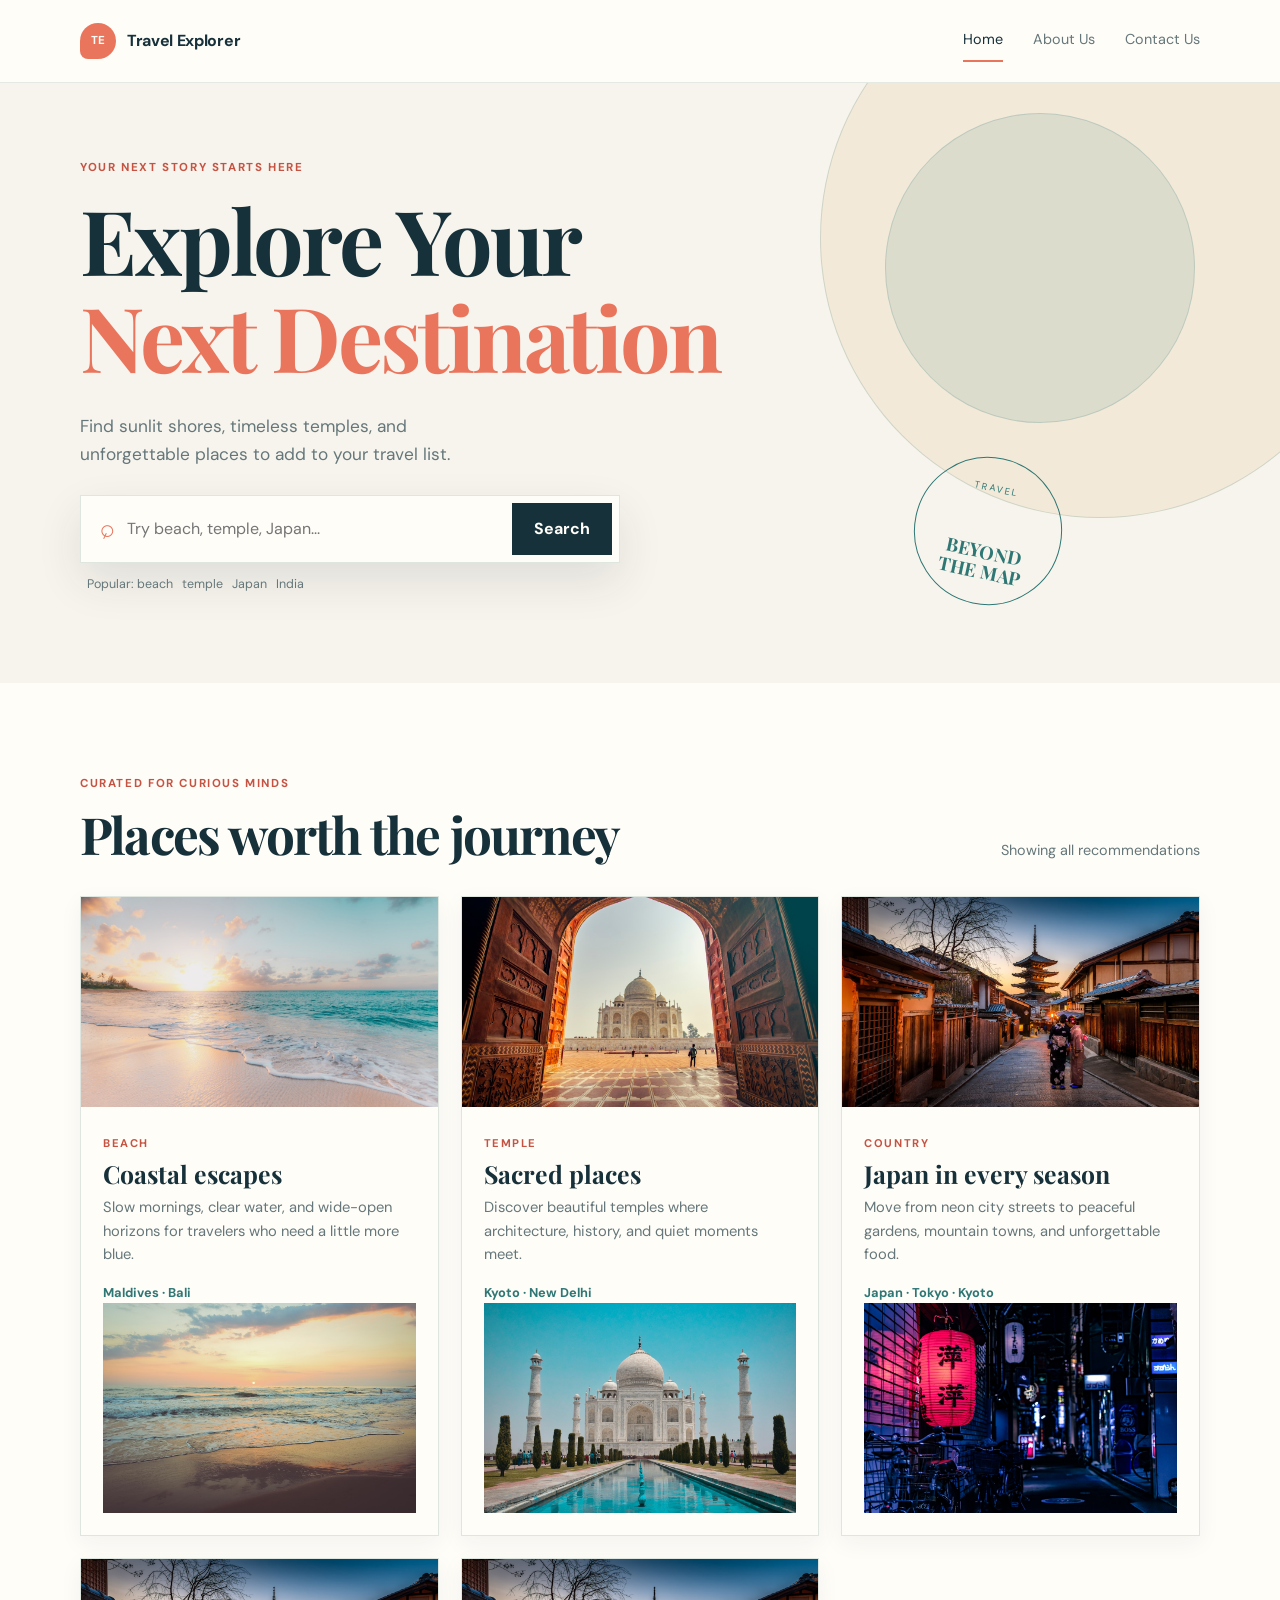
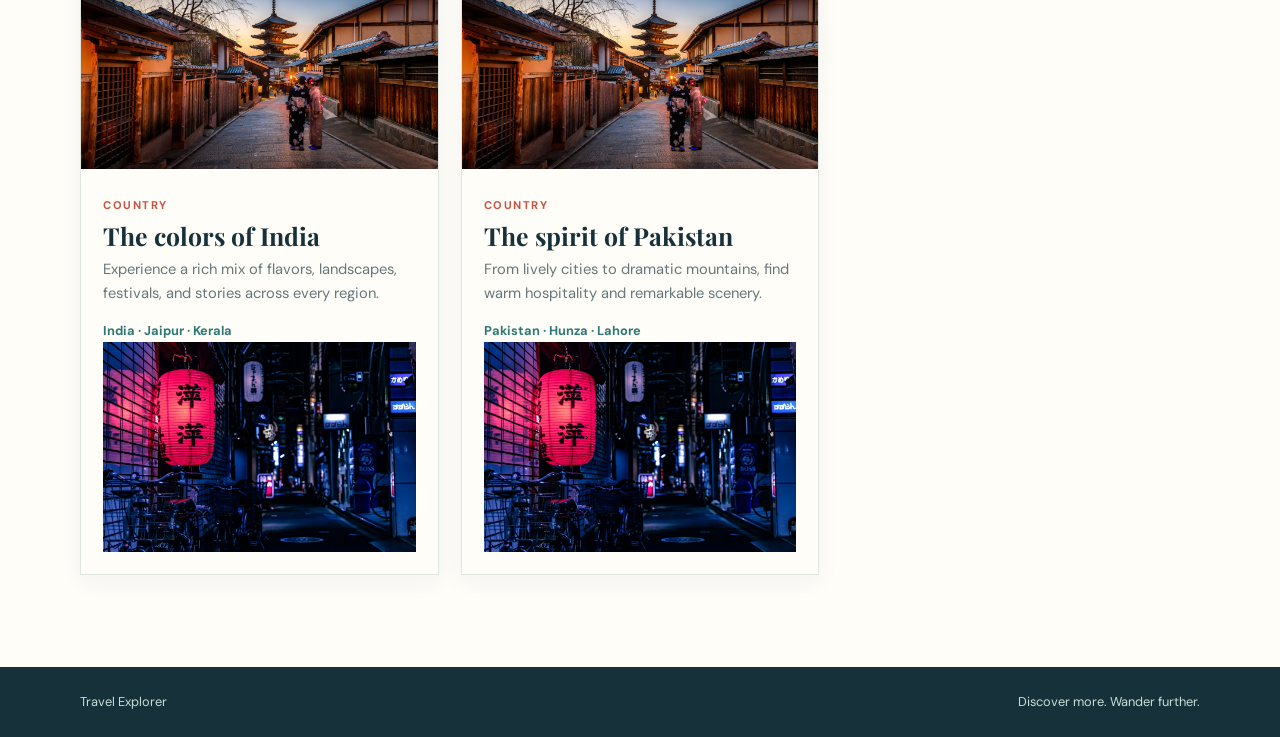
==== index.html @ ff7f37e8 "Initial travel recommendation website" ====
<!DOCTYPE html>
<html lang="en">
<head>
  <meta charset="UTF-8">
  <meta name="viewport" content="width=device-width, initial-scale=1.0">
  <meta name="description" content="Travel Explorer helps you discover beautiful beaches, temples, and countries for your next journey.">
  <title>Travel Explorer | Discover Your Next Destination</title>
  <link rel="preconnect" href="https://fonts.googleapis.com">
  <link rel="preconnect" href="https://fonts.gstatic.com" crossorigin>
  <link href="https://fonts.googleapis.com/css2?family=DM+Sans:wght@400;500;700&family=Playfair+Display:wght@600;700&display=swap" rel="stylesheet">
  <link rel="stylesheet" href="style.css">
  <script src="script.js" defer></script>
</head>
<body>
  <header class="site-header">
    <nav class="navbar container" aria-label="Main navigation">
      <a class="brand" href="index.html"><span class="brand-mark">TE</span><span>Travel Explorer</span></a>
      <div class="nav-links">
        <a class="active" href="index.html">Home</a>
        <a href="about.html">About Us</a>
        <a href="contact.html">Contact Us</a>
      </div>
    </nav>
  </header>

  <main>
    <section class="hero">
      <div class="hero-shape hero-shape-one"></div>
      <div class="hero-shape hero-shape-two"></div>
      <div class="hero-content container">
        <p class="eyebrow">Your next story starts here</p>
        <h1>Explore Your<br><em>Next Destination</em></h1>
        <p class="hero-copy">Find sunlit shores, timeless temples, and unforgettable places to add to your travel list.</p>
        <form class="search-form" id="searchForm">
          <label class="sr-only" for="searchInput">Search for a destination</label>
          <span class="search-icon" aria-hidden="true">⌕</span>
          <input id="searchInput" type="search" placeholder="Try beach, temple, Japan..." autocomplete="off">
          <button class="button button-dark" type="submit">Search</button>
        </form>
        <p class="search-hint">Popular: beach &nbsp; temple &nbsp; Japan &nbsp; India</p>
      </div>
      <div class="hero-stamp" aria-hidden="true"><span>TRAVEL</span><strong>BEYOND<br>THE MAP</strong></div>
    </section>

    <section class="recommendations section container" id="recommendations">
      <div class="section-heading">
        <div>
          <p class="eyebrow">Curated for curious minds</p>
          <h2>Places worth the journey</h2>
        </div>
        <p id="resultMessage" class="result-message">Showing all recommendations</p>
      </div>
      <div id="recommendationGrid" class="recommendation-grid"></div>
    </section>
  </main>

  <footer class="site-footer">
    <div class="container footer-content"><p>Travel Explorer</p><p>Discover more. Wander further.</p></div>
  </footer>
</body>
</html>
---- style.css ----
:root {
  --ink: #17313b;
  --muted: #65777a;
  --cream: #f7f4ed;
  --paper: #fffdf8;
  --coral: #e9755d;
  --coral-dark: #c65342;
  --teal: #2e7774;
  --line: #dfe5df;
  --shadow: 0 18px 45px rgba(23, 49, 59, 0.11);
}

* { box-sizing: border-box; }
html { scroll-behavior: smooth; }
body { margin: 0; color: var(--ink); background: var(--paper); font-family: "DM Sans", sans-serif; line-height: 1.6; }
a { color: inherit; text-decoration: none; }
.container { width: min(1120px, calc(100% - 48px)); margin: 0 auto; }
.site-header { position: relative; z-index: 2; background: var(--paper); border-bottom: 1px solid rgba(223, 229, 223, .8); }
.navbar { min-height: 82px; display: flex; align-items: center; justify-content: space-between; gap: 24px; }
.brand { display: flex; align-items: center; gap: 11px; color: var(--ink); font-weight: 700; letter-spacing: -.02em; }
.brand-mark { display: grid; place-items: center; width: 36px; height: 36px; color: var(--paper); background: var(--coral); border-radius: 50% 50% 50% 8px; font-size: .72rem; }
.nav-links { display: flex; align-items: center; gap: 30px; font-size: .9rem; color: var(--muted); }
.nav-links a { padding: 8px 0; border-bottom: 2px solid transparent; transition: color .2s, border-color .2s; }
.nav-links a:hover, .nav-links a.active { color: var(--ink); border-color: var(--coral); }
.hero { position: relative; overflow: hidden; min-height: 560px; display: flex; align-items: center; background: var(--cream); }
.hero-content { position: relative; z-index: 1; padding: 76px 0 88px; }
.eyebrow { margin: 0 0 14px; color: var(--coral-dark); font-size: .72rem; font-weight: 700; letter-spacing: .14em; text-transform: uppercase; }
h1, h2 { margin: 0; font-family: "Playfair Display", Georgia, serif; line-height: 1.08; letter-spacing: -.035em; }
h1 { font-size: clamp(3.2rem, 7vw, 6.3rem); }
h1 em, .page-intro h1 em { color: var(--coral); font-style: normal; }
.hero-copy { max-width: 425px; margin: 28px 0 27px; color: var(--muted); font-size: 1.08rem; }
.search-form { display: flex; align-items: center; width: min(540px, 100%); padding: 7px 7px 7px 18px; background: var(--paper); border: 1px solid var(--line); box-shadow: var(--shadow); }
.search-icon { color: var(--coral); font-size: 1.6rem; line-height: 1; transform: rotate(-20deg); }
.search-form input { min-width: 0; flex: 1; padding: 12px; border: 0; outline: 0; color: var(--ink); background: transparent; font: inherit; }
.search-hint { margin: 12px 0 0 7px; color: var(--muted); font-size: .78rem; }
.button { border: 0; padding: 13px 22px; cursor: pointer; font: inherit; font-weight: 700; transition: transform .2s, background .2s; }
.button:hover { transform: translateY(-2px); }
.button-dark { color: var(--paper); background: var(--ink); }
.button-dark:hover { background: var(--teal); }
.hero-shape { position: absolute; border-radius: 50%; border: 1px solid rgba(46, 119, 116, .18); }
.hero-shape-one { width: 560px; height: 560px; right: -100px; top: -125px; background: rgba(229, 197, 142, .22); }
.hero-shape-two { width: 310px; height: 310px; right: 85px; top: 30px; background: rgba(46, 119, 116, .11); }
.hero-stamp { position: absolute; right: 17%; bottom: 78px; z-index: 1; display: grid; place-items: center; width: 148px; height: 148px; color: var(--teal); border: 1px solid var(--teal); border-radius: 50%; text-align: center; transform: rotate(12deg); }
.hero-stamp span { font-size: .58rem; letter-spacing: .23em; } .hero-stamp strong { font-family: "Playfair Display", Georgia, serif; font-size: 1.15rem; line-height: 1.05; }
.section { padding-top: 92px; padding-bottom: 92px; }
.section-heading { display: flex; align-items: end; justify-content: space-between; gap: 24px; margin-bottom: 34px; }
h2 { font-size: clamp(2rem, 4vw, 3.4rem); }
.result-message { margin: 0; color: var(--muted); font-size: .9rem; }
.recommendation-grid { display: grid; grid-template-columns: repeat(3, 1fr); gap: 22px; }
.recommendation-card { overflow: hidden; background: var(--paper); border: 1px solid var(--line); box-shadow: 0 7px 22px rgba(23, 49, 59, .05); transition: transform .25s, box-shadow .25s; }
.recommendation-card:hover { transform: translateY(-7px); box-shadow: var(--shadow); }
.card-image { width: 100%; height: 210px; object-fit: cover; display: block; background: var(--cream); }
.card-body { padding: 22px; } .card-category { color: var(--coral-dark); font-size: .7rem; font-weight: 700; letter-spacing: .14em; text-transform: uppercase; }
.card-body h3 { margin: 5px 0 9px; font-family: "Playfair Display", Georgia, serif; font-size: 1.55rem; line-height: 1.1; }
.card-body p { margin: 0; color: var(--muted); font-size: .92rem; }
.card-location { display: block; margin-top: 16px; color: var(--teal); font-size: .8rem; font-weight: 700; }
.no-results { grid-column: 1 / -1; padding: 42px; color: var(--muted); background: var(--cream); text-align: center; }
.page-intro { padding: 100px 0 105px; background: var(--cream); }
.narrow-content { max-width: 1120px; } .page-intro p:last-child { max-width: 510px; margin: 25px 0 0; color: var(--muted); font-size: 1.08rem; }
.about-layout { display: grid; grid-template-columns: 1fr 1fr; gap: clamp(50px, 10vw, 145px); align-items: start; }
.about-highlight { padding: 42px; background: var(--teal); color: var(--paper); }
.big-number { display: block; margin-bottom: 65px; color: #b5d5ca; font-family: "Playfair Display", Georgia, serif; font-size: 2rem; }
.about-highlight h2 { font-size: 2.5rem; } .about-highlight p { margin: 22px 0 0; color: #d8ebe2; }
.about-copy { padding-top: 35px; } .about-copy h2 { margin-bottom: 23px; font-size: 2.5rem; } .about-copy p:not(.eyebrow) { color: var(--muted); }
.text-link { display: inline-block; margin-top: 14px; color: var(--coral-dark); font-weight: 700; } .text-link span { margin-left: 8px; }
.contact-section { display: grid; grid-template-columns: .9fr 1.1fr; gap: clamp(50px, 12vw, 160px); align-items: start; }
.contact-intro h1 { font-size: clamp(3rem, 6vw, 5.5rem); } .contact-intro > p:not(.eyebrow) { max-width: 390px; margin-top: 26px; color: var(--muted); }
.contact-note { display: flex; gap: 12px; align-items: center; max-width: 300px; margin-top: 55px; padding-top: 18px; border-top: 1px solid var(--line); color: var(--teal); } .contact-note p { margin: 0; font-family: "Playfair Display", Georgia, serif; }
.contact-form { padding: 40px; background: var(--cream); } .form-heading { margin-bottom: 29px; } .form-heading h2 { font-size: 2.3rem; }
.contact-form label { display: block; margin: 18px 0 6px; font-size: .85rem; font-weight: 700; }
.contact-form input, .contact-form textarea { width: 100%; padding: 13px 14px; resize: vertical; border: 1px solid var(--line); outline-color: var(--teal); background: var(--paper); color: var(--ink); font: inherit; }
.contact-form .button { margin-top: 24px; } .success-message { min-height: 25px; margin: 16px 0 0; color: var(--teal); font-weight: 700; }
.site-footer { color: #c9dfd5; background: var(--ink); } .footer-content { display: flex; justify-content: space-between; padding: 25px 0; font-size: .8rem; } .footer-content p { margin: 0; }
.sr-only { position: absolute; width: 1px; height: 1px; padding: 0; overflow: hidden; clip: rect(0, 0, 0, 0); white-space: nowrap; border: 0; }
@media (max-width: 720px) {
  .container { width: min(100% - 32px, 560px); } .navbar { min-height: 72px; align-items: flex-start; padding-top: 16px; padding-bottom: 15px; flex-direction: column; gap: 10px; } .nav-links { width: 100%; justify-content: space-between; gap: 10px; font-size: .82rem; }
  .hero { min-height: 610px; align-items: flex-start; } .hero-content { padding-top: 70px; } h1 { font-size: clamp(3rem, 15vw, 5rem); } .hero-stamp { right: 12px; bottom: 22px; width: 112px; height: 112px; } .hero-stamp strong { font-size: .9rem; }
  .section { padding-top: 65px; padding-bottom: 65px; } .section-heading { display: block; } .result-message { margin-top: 16px; } .recommendation-grid { grid-template-columns: 1fr; }
  .page-intro { padding: 70px 0 75px; } .about-layout, .contact-section { grid-template-columns: 1fr; gap: 28px; } .about-copy { padding-top: 10px; } .about-highlight { padding: 28px; } .big-number { margin-bottom: 40px; } .contact-form { padding: 26px 20px; }
  .footer-content { display: block; } .footer-content p + p { margin-top: 5px; }
}
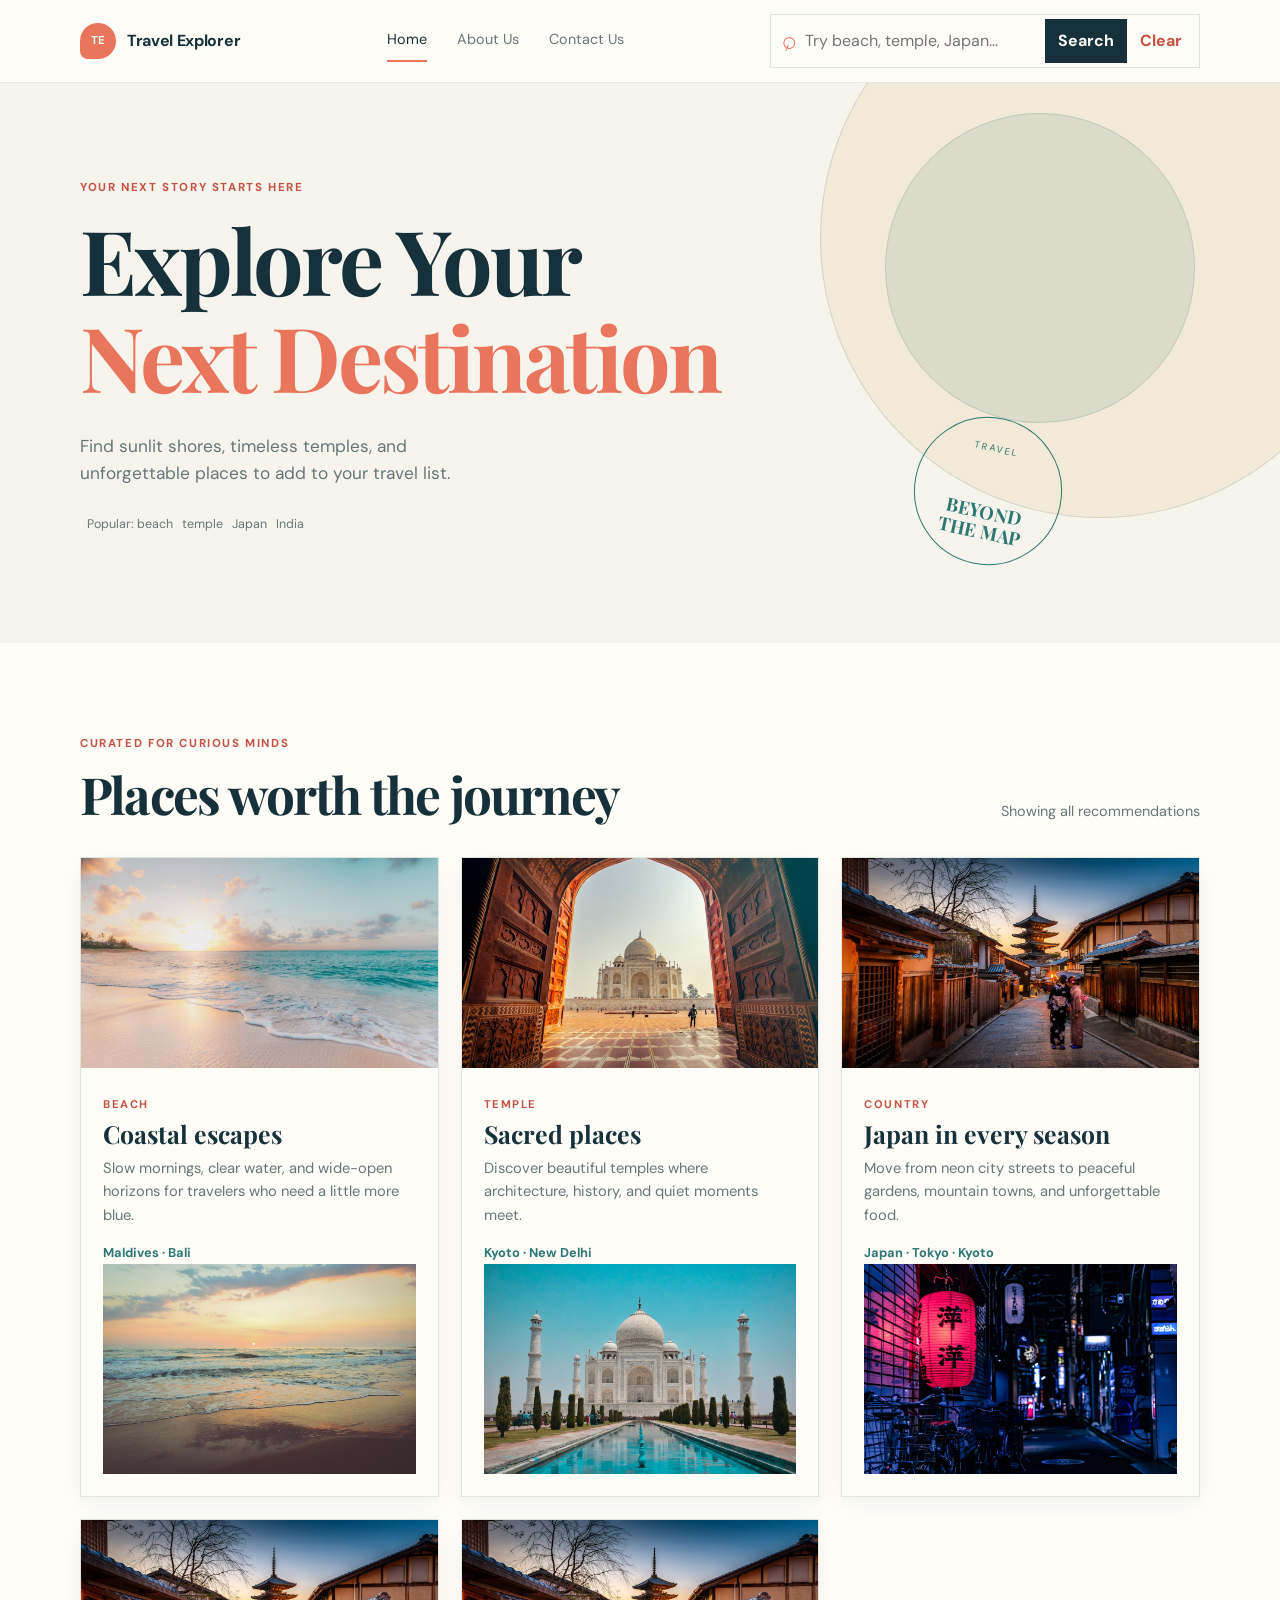
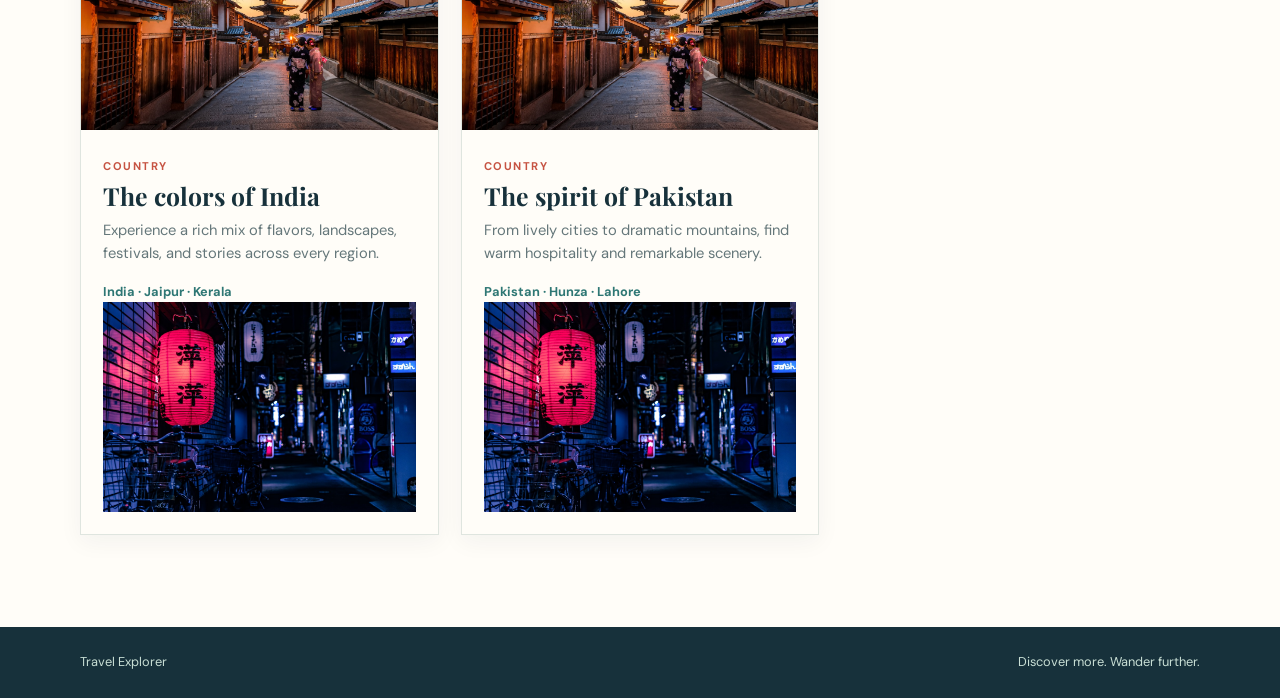
==== commit dadadbcf: "Update navigation bar" ====
--- a/index.html
+++ b/index.html
@@ -20,6 +20,13 @@
         <a href="about.html">About Us</a>
         <a href="contact.html">Contact Us</a>
       </div>
+      <form class="search-form" id="searchForm">
+        <label class="sr-only" for="searchInput">Search for a destination</label>
+        <span class="search-icon" aria-hidden="true">⌕</span>
+        <input id="searchInput" type="search" placeholder="Try beach, temple, Japan..." autocomplete="off">
+        <button class="button button-dark" type="submit">Search</button>
+        <button class="button button-clear" type="button" id="clearButton">Clear</button>
+      </form>
     </nav>
   </header>
 
@@ -31,12 +38,6 @@
         <p class="eyebrow">Your next story starts here</p>
         <h1>Explore Your<br><em>Next Destination</em></h1>
         <p class="hero-copy">Find sunlit shores, timeless temples, and unforgettable places to add to your travel list.</p>
-        <form class="search-form" id="searchForm">
-          <label class="sr-only" for="searchInput">Search for a destination</label>
-          <span class="search-icon" aria-hidden="true">⌕</span>
-          <input id="searchInput" type="search" placeholder="Try beach, temple, Japan..." autocomplete="off">
-          <button class="button button-dark" type="submit">Search</button>
-        </form>
         <p class="search-hint">Popular: beach &nbsp; temple &nbsp; Japan &nbsp; India</p>
       </div>
       <div class="hero-stamp" aria-hidden="true"><span>TRAVEL</span><strong>BEYOND<br>THE MAP</strong></div>
--- a/style.css
+++ b/style.css
@@ -16,12 +16,15 @@
 a { color: inherit; text-decoration: none; }
 .container { width: min(1120px, calc(100% - 48px)); margin: 0 auto; }
 .site-header { position: relative; z-index: 2; background: var(--paper); border-bottom: 1px solid rgba(223, 229, 223, .8); }
-.navbar { min-height: 82px; display: flex; align-items: center; justify-content: space-between; gap: 24px; }
+.navbar { min-height: 82px; display: flex; align-items: center; justify-content: space-between; gap: 18px; flex-wrap: wrap; }
 .brand { display: flex; align-items: center; gap: 11px; color: var(--ink); font-weight: 700; letter-spacing: -.02em; }
 .brand-mark { display: grid; place-items: center; width: 36px; height: 36px; color: var(--paper); background: var(--coral); border-radius: 50% 50% 50% 8px; font-size: .72rem; }
 .nav-links { display: flex; align-items: center; gap: 30px; font-size: .9rem; color: var(--muted); }
 .nav-links a { padding: 8px 0; border-bottom: 2px solid transparent; transition: color .2s, border-color .2s; }
 .nav-links a:hover, .nav-links a.active { color: var(--ink); border-color: var(--coral); }
+.navbar .search-form { width: min(430px, 100%); padding: 4px 4px 4px 10px; box-shadow: none; }
+.navbar .search-form input { padding: 8px; }
+.navbar .search-form .button { padding: 9px 13px; }
 .hero { position: relative; overflow: hidden; min-height: 560px; display: flex; align-items: center; background: var(--cream); }
 .hero-content { position: relative; z-index: 1; padding: 76px 0 88px; }
 .eyebrow { margin: 0 0 14px; color: var(--coral-dark); font-size: .72rem; font-weight: 700; letter-spacing: .14em; text-transform: uppercase; }
@@ -37,6 +40,8 @@
 .button:hover { transform: translateY(-2px); }
 .button-dark { color: var(--paper); background: var(--ink); }
 .button-dark:hover { background: var(--teal); }
+.button-clear { color: var(--coral-dark); background: transparent; }
+.button-clear:hover { background: var(--cream); }
 .hero-shape { position: absolute; border-radius: 50%; border: 1px solid rgba(46, 119, 116, .18); }
 .hero-shape-one { width: 560px; height: 560px; right: -100px; top: -125px; background: rgba(229, 197, 142, .22); }
 .hero-shape-two { width: 310px; height: 310px; right: 85px; top: 30px; background: rgba(46, 119, 116, .11); }
@@ -63,6 +68,9 @@
 .about-highlight h2 { font-size: 2.5rem; } .about-highlight p { margin: 22px 0 0; color: #d8ebe2; }
 .about-copy { padding-top: 35px; } .about-copy h2 { margin-bottom: 23px; font-size: 2.5rem; } .about-copy p:not(.eyebrow) { color: var(--muted); }
 .text-link { display: inline-block; margin-top: 14px; color: var(--coral-dark); font-weight: 700; } .text-link span { margin-left: 8px; }
+.team-guidelines { display: grid; grid-template-columns: .85fr 1.15fr; gap: clamp(50px, 10vw, 145px); border-top: 1px solid var(--line); }
+.team-guidelines-copy h2 { margin-bottom: 23px; font-size: 2.5rem; } .team-guidelines-copy > p:last-child { max-width: 430px; color: var(--muted); }
+.team-guidelines-list { margin: 0; padding: 0 0 0 2.2rem; color: var(--muted); } .team-guidelines-list li { padding: 12px 0 12px 10px; border-bottom: 1px solid var(--line); } .team-guidelines-list li::marker { color: var(--coral-dark); font-weight: 700; }
 .contact-section { display: grid; grid-template-columns: .9fr 1.1fr; gap: clamp(50px, 12vw, 160px); align-items: start; }
 .contact-intro h1 { font-size: clamp(3rem, 6vw, 5.5rem); } .contact-intro > p:not(.eyebrow) { max-width: 390px; margin-top: 26px; color: var(--muted); }
 .contact-note { display: flex; gap: 12px; align-items: center; max-width: 300px; margin-top: 55px; padding-top: 18px; border-top: 1px solid var(--line); color: var(--teal); } .contact-note p { margin: 0; font-family: "Playfair Display", Georgia, serif; }
@@ -73,9 +81,9 @@
 .site-footer { color: #c9dfd5; background: var(--ink); } .footer-content { display: flex; justify-content: space-between; padding: 25px 0; font-size: .8rem; } .footer-content p { margin: 0; }
 .sr-only { position: absolute; width: 1px; height: 1px; padding: 0; overflow: hidden; clip: rect(0, 0, 0, 0); white-space: nowrap; border: 0; }
 @media (max-width: 720px) {
-  .container { width: min(100% - 32px, 560px); } .navbar { min-height: 72px; align-items: flex-start; padding-top: 16px; padding-bottom: 15px; flex-direction: column; gap: 10px; } .nav-links { width: 100%; justify-content: space-between; gap: 10px; font-size: .82rem; }
+  .container { width: min(100% - 32px, 560px); } .navbar { min-height: 72px; align-items: flex-start; padding-top: 16px; padding-bottom: 15px; flex-direction: column; gap: 10px; } .nav-links { width: 100%; justify-content: space-between; gap: 10px; font-size: .82rem; } .navbar .search-form { width: 100%; }
   .hero { min-height: 610px; align-items: flex-start; } .hero-content { padding-top: 70px; } h1 { font-size: clamp(3rem, 15vw, 5rem); } .hero-stamp { right: 12px; bottom: 22px; width: 112px; height: 112px; } .hero-stamp strong { font-size: .9rem; }
   .section { padding-top: 65px; padding-bottom: 65px; } .section-heading { display: block; } .result-message { margin-top: 16px; } .recommendation-grid { grid-template-columns: 1fr; }
-  .page-intro { padding: 70px 0 75px; } .about-layout, .contact-section { grid-template-columns: 1fr; gap: 28px; } .about-copy { padding-top: 10px; } .about-highlight { padding: 28px; } .big-number { margin-bottom: 40px; } .contact-form { padding: 26px 20px; }
+  .page-intro { padding: 70px 0 75px; } .about-layout, .team-guidelines, .contact-section { grid-template-columns: 1fr; gap: 28px; } .about-copy { padding-top: 10px; } .about-highlight { padding: 28px; } .big-number { margin-bottom: 40px; } .contact-form { padding: 26px 20px; }
   .footer-content { display: block; } .footer-content p + p { margin-top: 5px; }
 }
